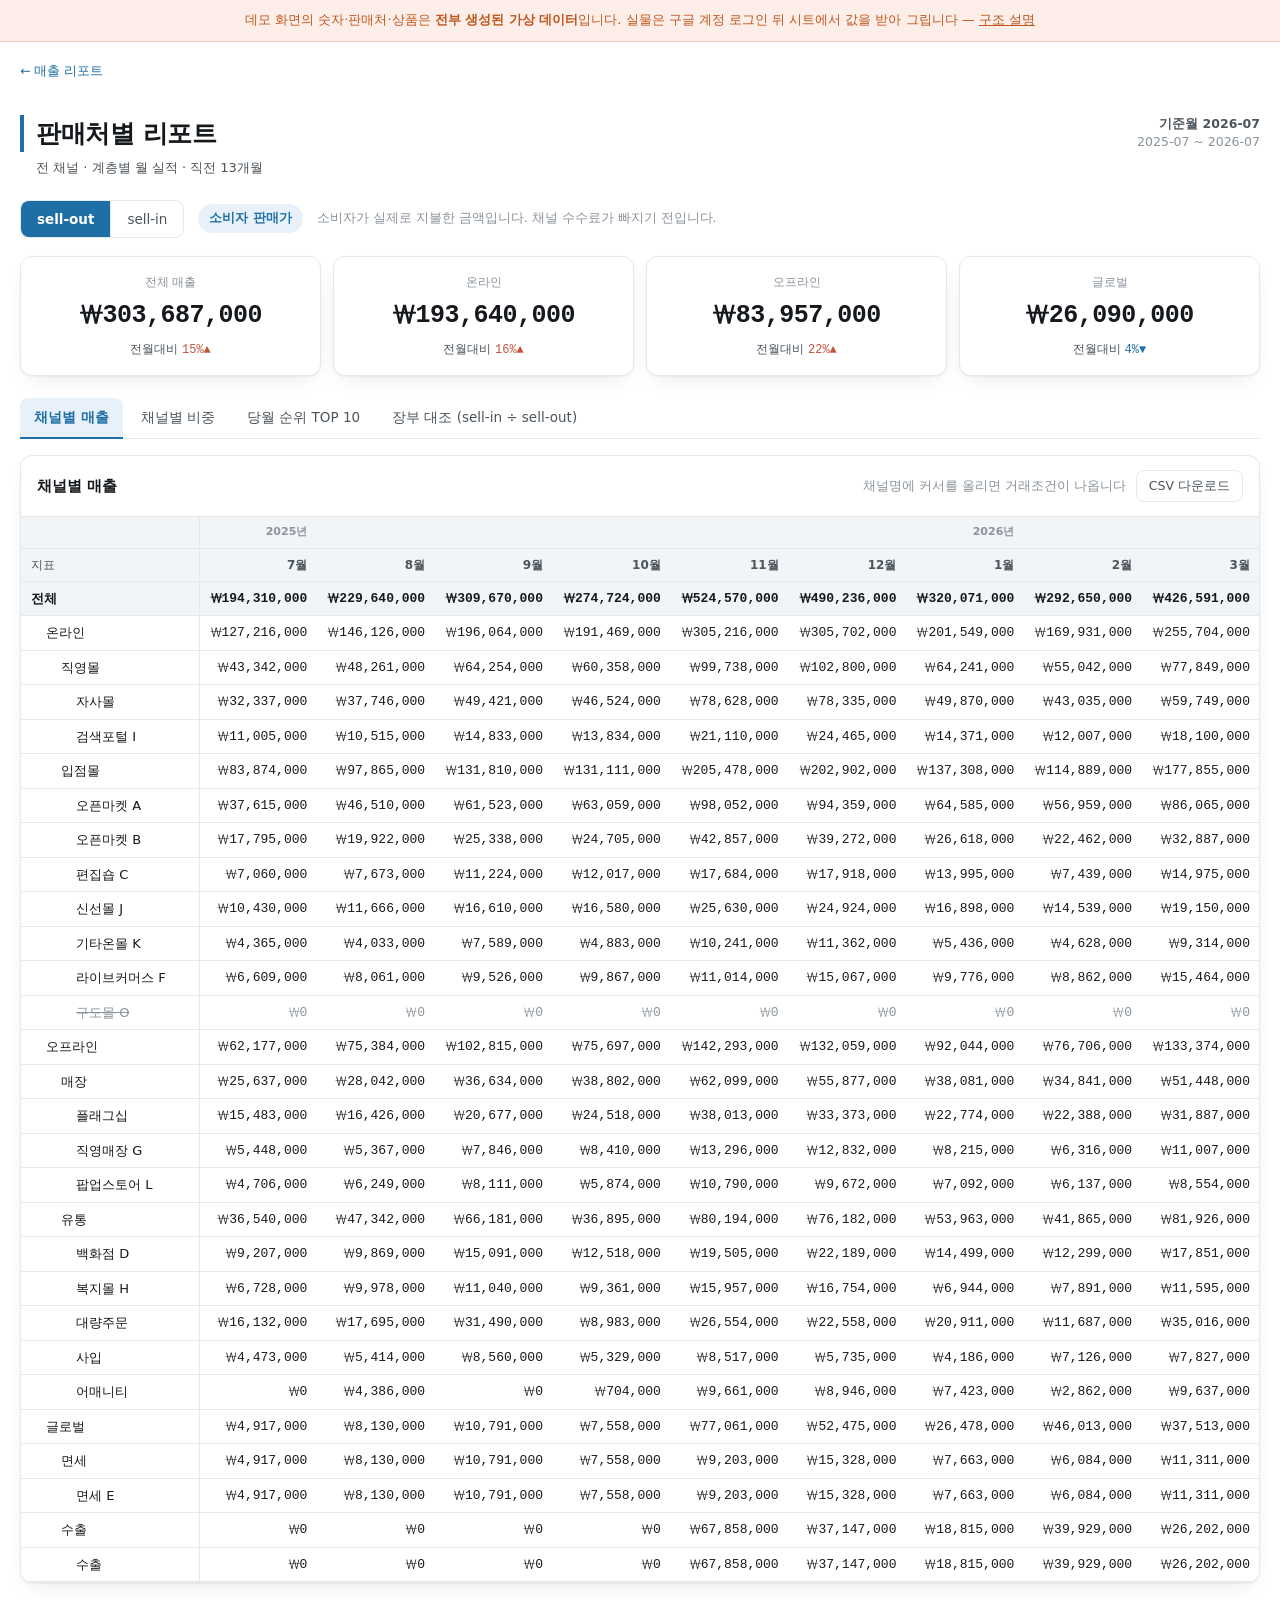
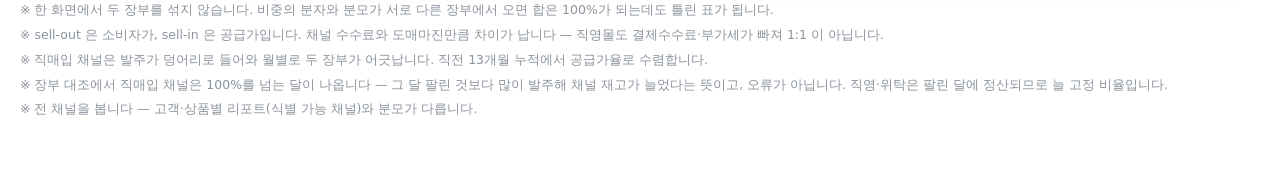
==== channel/index.html @ 38dd36fe "Add the channel report with both ledgers The sales figure a channel report shows depends on which bo" ====
<!DOCTYPE html>
<html lang="ko">
<head>
<meta charset="UTF-8">
<meta name="viewport" content="width=device-width, initial-scale=1">
<title>판매처별 리포트 — 데모</title>
<link rel="stylesheet" href="../shared/tokens.css">
<link rel="stylesheet" href="../shared/report.css">
<script src="../data/channel.js"></script>
<script src="../shared/report.js"></script>
</head>
<body>

<div class="notice">
  데모 화면의 숫자·판매처·상품은 <b>전부 생성된 가상 데이터</b>입니다.
  실물은 구글 계정 로그인 뒤 시트에서 값을 받아 그립니다 —
  <a href="https://github.com/B-works-hub/sales-reports-demo#readme">구조 설명</a>
</div>

<div class="wrap">
  <div class="crumb"><a href="../">← 매출 리포트</a></div>

  <div class="head">
    <div>
      <h1>판매처별 리포트</h1>
      <p class="sub">전 채널 · 계층별 월 실적 · 직전 13개월</p>
    </div>
    <div class="meta">
      <b id="meta-base"></b>
      <span id="meta-window"></span>
    </div>
  </div>

  <div class="book">
    <div class="seg" id="seg" role="group" aria-label="장부 선택"></div>
    <span class="book-badge" id="badge"></span>
    <span class="book-note" id="book-note"></span>
  </div>

  <div class="kpis" id="kpis"></div>

  <div class="tabs" id="tabs" role="tablist"></div>

  <div class="panel">
    <div class="panel-head">
      <h2 id="panel-title"></h2>
      <div style="display:flex;gap:10px;align-items:center;flex-wrap:wrap">
        <span class="hint">채널명에 커서를 올리면 거래조건이 나옵니다</span>
        <button class="btn" id="csv" type="button">CSV 다운로드</button>
      </div>
    </div>
    <div class="scroller" id="scroller"></div>
  </div>

  <div class="notes" id="notes"></div>
</div>

<script>
(function () {
  'use strict';
  var D = CHANNEL_DATA;
  var R = Report;

  document.getElementById('meta-base').textContent = '기준월 ' + D.base;
  document.getElementById('meta-window').textContent =
    D.months[0].key + ' ~ ' + D.months[D.months.length - 1].key;

  var seg = document.getElementById('seg');
  var badge = document.getElementById('badge');
  var bookNote = document.getElementById('book-note');
  var tabs = document.getElementById('tabs');
  var scroller = document.getElementById('scroller');
  var title = document.getElementById('panel-title');
  var kpiBox = document.getElementById('kpis');
  var notesBox = document.getElementById('notes');

  var cur = { book: null, sections: null, sec: null };

  /* 장부 대조는 두 장부를 나란히 놓고 보는 표라 어느 한쪽에 속하지
     않습니다. 토글과 무관하게 항상 마지막 탭으로 붙입니다. */
  function sectionsFor(bookKey) {
    return D.ledgers[bookKey].sections.concat([D.reconcile]);
  }

  function findRow(sections, secKey, name) {
    for (var s = 0; s < sections.length; s++) {
      if (sections[s].key !== secKey) continue;
      for (var r = 0; r < sections[s].rows.length; r++) {
        if (sections[s].rows[r].name === name) return sections[s].rows[r];
      }
    }
    return null;
  }

  function renderKpis(bookKey, sections) {
    kpiBox.innerHTML = '';
    var specs = [
      ['amount', '전체',       '전체 매출'],
      ['amount', '온라인',     '온라인'],
      ['amount', '오프라인',   '오프라인'],
      ['amount', '글로벌',     '글로벌']
    ];
    for (var k = 0; k < specs.length; k++) {
      var row = findRow(sections, specs[k][0], specs[k][1]);
      if (!row) continue;
      var card = R.el('div', 'kpi');
      card.appendChild(R.el('div', 'label', specs[k][2]));
      card.appendChild(R.el('div', 'value num',
                            R.fmt(row.values[row.values.length - 1], row.kind)));
      var foot = R.el('div', 'foot');
      foot.appendChild(R.el('span', '', '전월대비 '));
      foot.appendChild(R.el('span', 'num ' + R.dirClass(row.mom_growth),
                            R.fmtGrowth(row.mom_growth, row.kind)));
      card.appendChild(foot);
      kpiBox.appendChild(card);
    }
  }

  function renderNotes(sec) {
    notesBox.innerHTML = '';
    for (var i = 0; i < D.notes.length; i++) {
      notesBox.appendChild(R.el('p', '', '※ ' + D.notes[i]));
    }
  }

  function showSection(key, push) {
    var sections = cur.sections, sec = null, i;
    for (i = 0; i < sections.length; i++) {
      if (sections[i].key === key) sec = sections[i];
    }
    if (!sec) sec = sections[0];
    cur.sec = sec;

    title.textContent = sec.label;
    scroller.innerHTML = '';
    scroller.appendChild(R.renderMatrix(sec, D.months));

    var btns = tabs.querySelectorAll('button');
    for (i = 0; i < btns.length; i++) {
      btns[i].setAttribute('aria-selected', btns[i].dataset.key === sec.key ? 'true' : 'false');
    }
    if (push) R.writeState('sec', sec.key);
    renderNotes(sec);
  }

  function showBook(bookKey, push) {
    if (!D.ledgers[bookKey]) bookKey = D.ledger_order[0];
    var led = D.ledgers[bookKey];
    cur.book = bookKey;
    cur.sections = sectionsFor(bookKey);

    badge.textContent = led.badge;
    bookNote.textContent = led.note;

    var sbtns = seg.querySelectorAll('button');
    for (var i = 0; i < sbtns.length; i++) {
      sbtns[i].setAttribute('aria-pressed', sbtns[i].dataset.key === bookKey ? 'true' : 'false');
    }

    tabs.innerHTML = '';
    for (var t = 0; t < cur.sections.length; t++) {
      (function (sec) {
        var b = R.el('button', '', sec.label);
        b.type = 'button';
        b.dataset.key = sec.key;
        b.setAttribute('role', 'tab');
        b.onclick = function () { showSection(sec.key, true); };
        tabs.appendChild(b);
      })(cur.sections[t]);
    }

    renderKpis(bookKey, cur.sections);
    if (push) R.writeState('book', bookKey);
    showSection(R.readState('sec', cur.sections[0].key), false);
  }

  for (var b = 0; b < D.ledger_order.length; b++) {
    (function (key) {
      var btn = R.el('button', '', D.ledgers[key].label);
      btn.type = 'button';
      btn.dataset.key = key;
      btn.onclick = function () { showBook(key, true); };
      seg.appendChild(btn);
    })(D.ledger_order[b]);
  }

  document.getElementById('csv').onclick = function () {
    R.download('판매처별리포트_' + cur.book + '_' + cur.sec.key + '_' + D.base + '.csv',
               R.toCsv(cur.sec, D.months));
  };

  showBook(R.readState('book', D.ledger_order[0]), false);
})();
</script>

</body>
</html>
---- shared/tokens.css ----
/* 디자인 토큰 — daily/index.html 의 토큰 체계를 그대로 옮긴 것입니다.
 * 월간 리포트 5종이 공유합니다. daily 는 자기 인라인 스타일을 그대로 쓰므로
 * 이 파일을 고쳐도 일일 대시보드는 바뀌지 않습니다. */
:root {
  color-scheme: light;
  --plane:        #ffffff;
  --surface:      #ffffff;
  --surface-2:    #f2f5f7;
  --ink:          #15191d;
  --ink-2:        #4c545c;
  --ink-muted:    #8b939c;
  --hairline:     #e6e9eb;
  --border:       rgba(15,23,32,0.10);
  --accent:       #1d6fa5;
  --accent-soft:  #e8f1fa;
  --good:         #0ca30c;
  --serious:      #c1543a;
  --up:           #c1543a;   /* 국내 관행 : 상승 적색 */
  --down:         #1d6fa5;   /*            하락 청색 */
  --neg:          #c1543a;   /* 마이너스 금액 */
  --memo:         #e07a1f;   /* 메모 표시 주황 */
  --noteflo-bg:   #fdeeea;   /* 한 줄 코멘트 : 연한 붉은 배경 */
  --noteflo-bd:   #f3c6ba;
  --noteflo-ink:  #c0561a;   /* 진한 주황 */
  --today-hl:     #f2f542;   /* TODAY 형광 노랑 */
  /* 하이라이트 농도. 다크에서는 밴드가 안쪽 막대 색을 덮어 판매처 구분이
     흐려지므로 더 묽게 깝니다. */
  --today-hl-op:  .5;
  --today-bd:     #e8690b;   /* 당일 행 테두리 : 메모 주황보다 한 톤 진하게 */
  /* 열별 색 스케일의 가장 진한 단계. 농도는 알파로만 조절해
     글자가 흰색으로 바뀔 만큼 어두워지지 않습니다. */
  --scale-rgb:    122, 179, 230;
  /* 판매처 색 — 설정 탭의 판매처 순서와 1:1 고정입니다 (첫 줄이 c1).
     앞 몇 자리는 지정 브랜드 색이고, 인접 구간이 색각 이상에서 구분되도록
     명도 계단으로 배치했습니다. 순서를 바꾸면 이 검증이 깨집니다. */
  --c1:#1B6B3A;   /* 진한 초록 */
  --c2:#4E9A1F;   /* 연두 */
  --c3:#F7C500;   /* 노랑 */
  --c4:#B5457B;
  --c5:#1A1A1A;   /* 검정 */
  --c6:#9A5F2B;
  --c7:#2A78D6;
  --c8:#C0392B;
  --c9:#5C5FBF;
  --c10:#DE5F2A;
  --c11:#008B7A;
  --c12:#7B3FA0;
  --c13:#0288A7;
  --c14:#6D7C1F;
  --c15:#D14A8F;
  --c-other:#8b939c;   /* 설정에 없는 판매처 */
  --shadow: 0 1px 2px rgba(15,23,32,.05), 0 8px 24px -12px rgba(15,23,32,.16);
}
@media (prefers-color-scheme: dark) {
  :root:where(:not([data-theme="light"])) {
    color-scheme: dark;
    --plane:#14171a; --surface:#1c2024; --surface-2:#23282d;
    --ink:#f2f4f6; --ink-2:#c1c8ce; --ink-muted:#8b939c;
    --hairline:#2c3237; --border:rgba(255,255,255,0.10);
    --accent:#3e8cc4; --accent-soft:#1c2a3d;
    --good:#0ca30c; --serious:#c96a50;
    --up:#c96a50; --down:#3e8cc4; --neg:#e8877a; --memo:#f0a04b;
    --noteflo-bg:#3b211b; --noteflo-bd:#5d3529; --noteflo-ink:#f0a86b;
    --today-hl:#d8dc22; --today-hl-op:.26; --scale-rgb:122, 179, 230; --today-bd:#ff9d4d;
    /* c5 의 검정은 어두운 배경에서 묻히므로 흰색으로 반전됩니다 */
    --c1:#0C7B46;  --c2:#5CA51E;  --c3:#E8B900;  --c4:#D46A9C;  --c5:#D8D8D8;
    --c6:#B7823F;  --c7:#3987E5;  --c8:#E06A5A;  --c9:#8286E0;  --c10:#D66E45;
    --c11:#26A69A; --c12:#8B5BB5; --c13:#3AA8C4; --c14:#8A9930; --c15:#DA649F;
    --c-other:#8b939c;
    --shadow: 0 1px 2px rgba(0,0,0,.4), 0 8px 24px -12px rgba(0,0,0,.6);
  }
}
:root[data-theme="dark"] {
  color-scheme: dark;
  --plane:#14171a; --surface:#1c2024; --surface-2:#23282d;
  --ink:#f2f4f6; --ink-2:#c1c8ce; --ink-muted:#8b939c;
  --hairline:#2c3237; --border:rgba(255,255,255,0.10);
  --accent:#3e8cc4; --accent-soft:#1c2a3d;
  --good:#0ca30c; --serious:#c96a50;
  --up:#c96a50; --down:#3e8cc4; --neg:#e8877a; --memo:#f0a04b;
  --noteflo-bg:#3b211b; --noteflo-bd:#5d3529; --noteflo-ink:#f0a86b;
  --today-hl:#d8dc22; --today-hl-op:.26; --scale-rgb:122, 179, 230; --today-bd:#ff9d4d;
  --c1:#0C7B46;  --c2:#5CA51E;  --c3:#E8B900;  --c4:#D46A9C;  --c5:#D8D8D8;
  --c6:#B7823F;  --c7:#3987E5;  --c8:#E06A5A;  --c9:#8286E0;  --c10:#D66E45;
  --c11:#26A69A; --c12:#8B5BB5; --c13:#3AA8C4; --c14:#8A9930; --c15:#DA649F;
  --c-other:#8b939c;
  --shadow: 0 1px 2px rgba(0,0,0,.4), 0 8px 24px -12px rgba(0,0,0,.6);
}
---- shared/report.css ----
/* 월간 리포트 공통 — KPI 카드 · 13개월 매트릭스 · 증감 표기 · 각주
 *
 * 리포트 5종이 같은 표를 씁니다. 표 하나가 19열(지표 + 13개월 + 월평균 +
 * 전월대비 2 + 전년동월대비 2)이라 좁은 화면에서는 가로로 흐르고, 지표명
 * 열만 고정됩니다. 페이지 본문 자체는 절대 가로로 밀리지 않습니다.
 */

* { box-sizing: border-box; }
html, body { margin: 0; padding: 0; }
body {
  background: var(--plane); color: var(--ink);
  font-family: -apple-system, BlinkMacSystemFont, "Segoe UI", "Malgun Gothic",
               "맑은 고딕", "Apple SD Gothic Neo", system-ui, sans-serif;
  font-size: 14px; line-height: 1.5; -webkit-font-smoothing: antialiased;
}
.num { font-family: ui-monospace, "Cascadia Mono", "SF Mono", Consolas, monospace;
       font-variant-numeric: tabular-nums; }

.wrap { max-width: 1440px; margin: 0 auto;
        padding-block: 0 56px; padding-left: 20px; padding-right: 20px; }

/* ── 상단 고지 ─────────────────────────────────────────────────── */
.notice {
  background: var(--noteflo-bg); border-bottom: 1px solid var(--noteflo-bd);
  color: var(--noteflo-ink); text-align: center;
  padding: 10px 20px; font-size: 13px; line-height: 1.6;
}
.notice a { color: inherit; }

/* ── 머리 ──────────────────────────────────────────────────────── */
.head { display: flex; justify-content: space-between; align-items: flex-start;
        gap: 20px; flex-wrap: wrap; padding: 34px 0 18px; }
.head h1 { margin: 0 0 6px; font-size: 25px; letter-spacing: -.4px;
           border-left: 4px solid var(--accent); padding-left: 12px; }
.head .sub { margin: 0; padding-left: 16px; color: var(--ink-2); font-size: 13px; }
.head .meta { text-align: right; font-size: 12.5px; color: var(--ink-muted); }
.head .meta b { display: block; color: var(--ink-2); font-weight: 700; }
.crumb { font-size: 12.5px; color: var(--ink-muted); padding-top: 20px; }
.crumb a { color: var(--accent); text-decoration: none; }
.crumb a:hover { text-decoration: underline; }

/* ── KPI 카드 ──────────────────────────────────────────────────── */
.kpis { display: grid; gap: 12px; margin: 4px 0 22px;
        grid-template-columns: repeat(auto-fit, minmax(212px, 1fr)); }
.kpi { background: var(--surface); border: 1px solid var(--hairline);
       border-radius: 12px; padding: 16px 18px; box-shadow: var(--shadow);
       text-align: center; }
.kpi .label { font-size: 12px; color: var(--ink-muted); margin-bottom: 6px; }
.kpi .value { font-size: 25px; font-weight: 700; letter-spacing: -.5px; }
.kpi .foot  { font-size: 12px; color: var(--ink-2); margin-top: 6px; }

/* ── 섹션 탭 ───────────────────────────────────────────────────── */
.tabs { display: flex; gap: 4px; flex-wrap: wrap;
        border-bottom: 1px solid var(--hairline); margin-bottom: 16px; }
.tabs button {
  appearance: none; background: none; border: 0; border-bottom: 2px solid transparent;
  color: var(--ink-2); font: inherit; font-size: 13.5px; padding: 9px 14px;
  cursor: pointer; border-radius: 8px 8px 0 0; margin-bottom: -1px;
}
.tabs button:hover { background: var(--surface-2); color: var(--ink); }
.tabs button[aria-selected="true"] {
  color: var(--accent); border-bottom-color: var(--accent);
  background: var(--accent-soft); font-weight: 700;
}
.tabs button:focus-visible { outline: 2px solid var(--accent); outline-offset: -2px; }

/* ── 매트릭스 표 ───────────────────────────────────────────────── */
.panel { background: var(--surface); border: 1px solid var(--hairline);
         border-radius: 12px; box-shadow: var(--shadow); overflow: hidden; }
.panel-head { display: flex; justify-content: space-between; align-items: center;
              gap: 12px; flex-wrap: wrap; padding: 14px 16px;
              border-bottom: 1px solid var(--hairline); }
.panel-head h2 { margin: 0; font-size: 15px; }
.panel-head .hint { font-size: 12.5px; color: var(--ink-muted); }

.scroller { overflow-x: auto; }
table { border-collapse: collapse; width: 100%; font-size: 13px; }
th, td { padding: 7px 10px; text-align: right; white-space: nowrap;
         border-bottom: 1px solid var(--hairline); }
thead th { position: sticky; top: 0; background: var(--surface-2);
           color: var(--ink-2); font-weight: 700; font-size: 12px; z-index: 2; }
thead tr.years th { font-size: 11px; color: var(--ink-muted); }

/* 지표명 열 고정 */
th.metric, td.metric {
  position: sticky; left: 0; z-index: 1; text-align: left;
  background: var(--surface); min-width: 178px; font-weight: 400;
  border-right: 1px solid var(--hairline);
}
thead th.metric { z-index: 3; background: var(--surface-2); }
tbody tr:hover td { background: var(--accent-soft); }
tbody tr:hover .metric { background: var(--accent-soft); }

td.cur { font-weight: 700; }
th.cur, td.cur { background: var(--surface-2); }
tbody tr:hover td.cur { background: var(--accent-soft); }
td.avg, th.avg { border-left: 1px solid var(--border); }
td.cmp, th.cmp { color: var(--ink-2); }
th.grp { text-align: center; border-left: 1px solid var(--border);
         font-size: 11px; letter-spacing: .03em; }

tr.is-ratio .metric { padding-left: 22px; color: var(--ink-2); font-size: 12.5px;
                      font-weight: 400; }
tr.is-ratio td { color: var(--ink-2); }
tr.is-total td, tr.is-total .metric { font-weight: 700; background: var(--surface-2); }

.up   { color: var(--up); }
.down { color: var(--down); }
.flat { color: var(--ink-muted); }
.nil  { color: var(--ink-muted); }

/* 각주 */
.notes { margin-top: 18px; font-size: 12.5px; color: var(--ink-muted); }
.notes p { margin: 0 0 6px; }
.notes dl { margin: 12px 0 0; display: grid; gap: 4px 14px;
            grid-template-columns: max-content 1fr; }
.notes dt { color: var(--ink-2); font-weight: 700; }
.notes dd { margin: 0; }

/* 계층 · 비활성 채널 */
tr.is-inactive .metric { color: var(--ink-muted); text-decoration: line-through; }
tr.is-inactive td { color: var(--ink-muted); }

/* 장부 토글 — 두 장부를 한 화면에서 섞지 않는다는 걸 눈에 보이게 합니다. */
.seg { display: inline-flex; border: 1px solid var(--hairline);
       border-radius: 9px; overflow: hidden; background: var(--surface); }
.seg button { appearance: none; background: none; border: 0; font: inherit;
              font-size: 13.5px; padding: 8px 16px; cursor: pointer;
              color: var(--ink-2); }
.seg button + button { border-left: 1px solid var(--hairline); }
.seg button:hover { background: var(--surface-2); color: var(--ink); }
.seg button[aria-pressed="true"] { background: var(--accent); color: #fff; font-weight: 700; }
.seg button:focus-visible { outline: 2px solid var(--accent); outline-offset: -2px; }

.book { display: flex; gap: 14px; align-items: center; flex-wrap: wrap;
        margin: 4px 0 18px; }
.book-badge { font-size: 12.5px; padding: 5px 11px; border-radius: 999px;
              background: var(--accent-soft); color: var(--accent); font-weight: 700; }
.book-note { font-size: 12.5px; color: var(--ink-muted); max-width: 60ch; }

/* 버튼 */
.btn { appearance: none; background: var(--surface); color: var(--ink-2);
       border: 1px solid var(--hairline); border-radius: 8px;
       font: inherit; font-size: 12.5px; padding: 6px 12px; cursor: pointer; }
.btn:hover { border-color: var(--accent); color: var(--accent); }
.btn:focus-visible { outline: 2px solid var(--accent); outline-offset: 2px; }

@media (max-width: 640px) {
  .head { padding-top: 22px; }
  .head h1 { font-size: 21px; }
  .kpi .value { font-size: 21px; }
  th.metric, td.metric { min-width: 138px; }
}
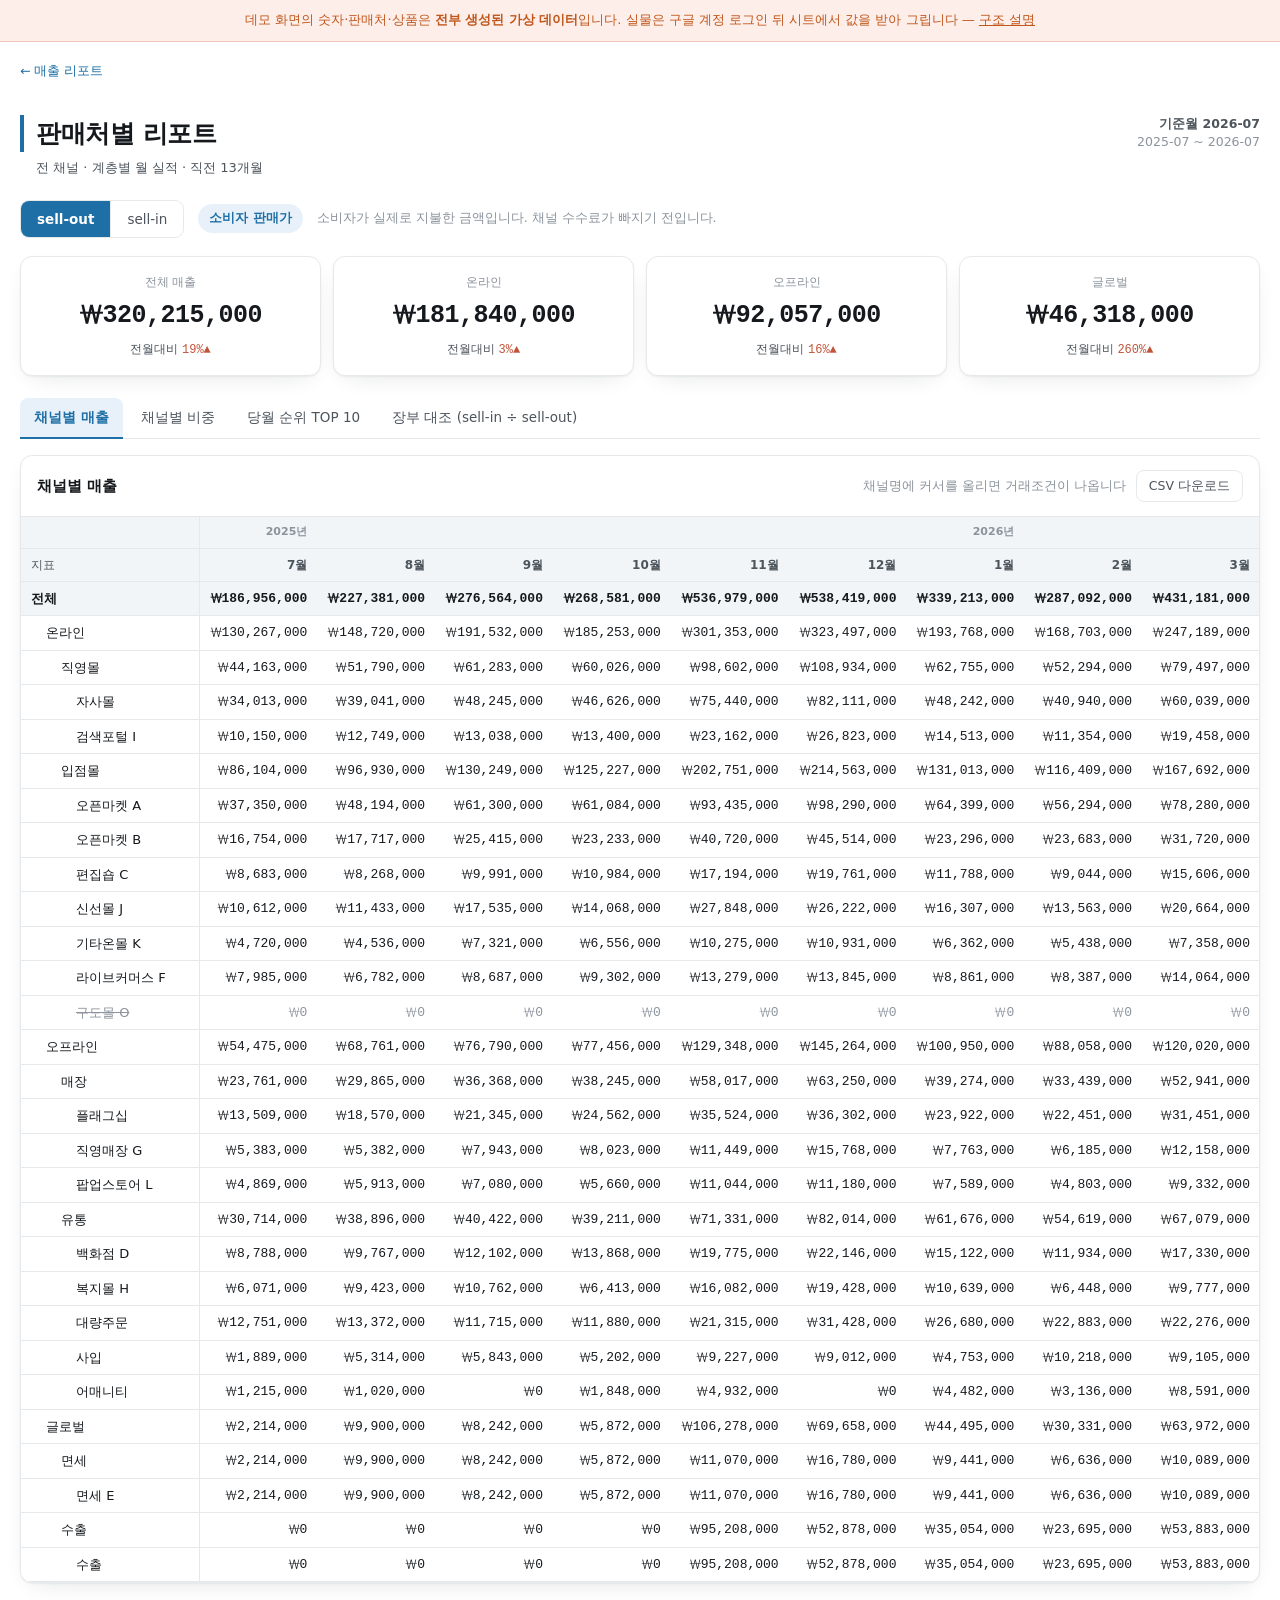
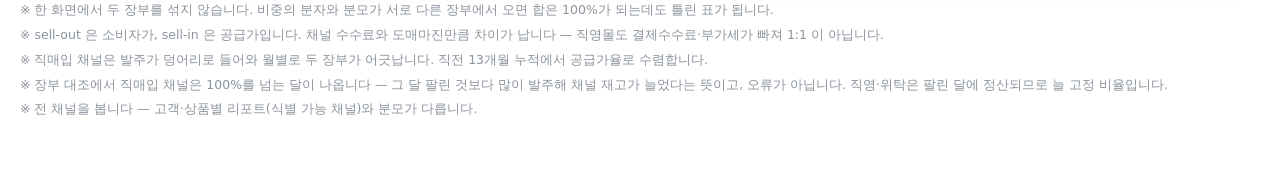
==== commit 0d927a71: "Track CSV downloads with Amplitude Load the Amplitude browser SDK from its CDN on every page (US reg" ====
--- a/channel/index.html
+++ b/channel/index.html
@@ -4,6 +4,14 @@
 <meta charset="UTF-8">
 <meta name="viewport" content="width=device-width, initial-scale=1">
 <title>판매처별 리포트 — 데모</title>
+<script src="https://cdn.amplitude.com/script/8dab0aad4ec8f11bcbf079ea4565fcca.js"></script>
+<script>
+  window.amplitude.add(window.sessionReplay.plugin({ sampleRate: 1, serverZone: 'US' }));
+  window.amplitude.init('8dab0aad4ec8f11bcbf079ea4565fcca', {
+    serverZone: 'US',
+    autocapture: true,
+  });
+</script>
 <link rel="stylesheet" href="../shared/tokens.css">
 <link rel="stylesheet" href="../shared/report.css">
 <script src="../data/channel.js"></script>
@@ -14,7 +22,7 @@
 <div class="notice">
   데모 화면의 숫자·판매처·상품은 <b>전부 생성된 가상 데이터</b>입니다.
   실물은 구글 계정 로그인 뒤 시트에서 값을 받아 그립니다 —
-  <a href="https://github.com/B-works-hub/sales-reports-demo#readme">구조 설명</a>
+  <a href="https://github.com/B-works-hub/sales-dashboard-demo#readme">구조 설명</a>
 </div>
 
 <div class="wrap">
--- a/shared/tokens.css
+++ b/shared/tokens.css
@@ -30,6 +30,13 @@
   /* 열별 색 스케일의 가장 진한 단계. 농도는 알파로만 조절해
      글자가 흰색으로 바뀔 만큼 어두워지지 않습니다. */
   --scale-rgb:    122, 179, 230;
+  /* 히트맵 농담의 알파 범위.
+     아래를 0 에서 떼어 '작지만 있음' 이 보이게 하고, 위를 끊어 글자 대비를
+     지킵니다. 다크에서는 어두운 표면에 밝은 파랑을 얹는 방향이라 같은
+     알파에서 칸이 훨씬 밝아집니다 — 0.62 로 두면 흰 글자 대비가 3.87:1 로
+     떨어집니다(WCAG 최소 4.5:1). 다크는 따로 정합니다. */
+  --heat-a0: .06;
+  --heat-a1: .62;
   /* 판매처 색 — 설정 탭의 판매처 순서와 1:1 고정입니다 (첫 줄이 c1).
      앞 몇 자리는 지정 브랜드 색이고, 인접 구간이 색각 이상에서 구분되도록
      명도 계단으로 배치했습니다. 순서를 바꾸면 이 검증이 깨집니다. */
@@ -62,6 +69,7 @@
     --up:#c96a50; --down:#3e8cc4; --neg:#e8877a; --memo:#f0a04b;
     --noteflo-bg:#3b211b; --noteflo-bd:#5d3529; --noteflo-ink:#f0a86b;
     --today-hl:#d8dc22; --today-hl-op:.26; --scale-rgb:122, 179, 230; --today-bd:#ff9d4d;
+    --heat-a0: .08; --heat-a1: .40;
     /* c5 의 검정은 어두운 배경에서 묻히므로 흰색으로 반전됩니다 */
     --c1:#0C7B46;  --c2:#5CA51E;  --c3:#E8B900;  --c4:#D46A9C;  --c5:#D8D8D8;
     --c6:#B7823F;  --c7:#3987E5;  --c8:#E06A5A;  --c9:#8286E0;  --c10:#D66E45;
@@ -80,6 +88,7 @@
   --up:#c96a50; --down:#3e8cc4; --neg:#e8877a; --memo:#f0a04b;
   --noteflo-bg:#3b211b; --noteflo-bd:#5d3529; --noteflo-ink:#f0a86b;
   --today-hl:#d8dc22; --today-hl-op:.26; --scale-rgb:122, 179, 230; --today-bd:#ff9d4d;
+  --heat-a0: .08; --heat-a1: .40;
   --c1:#0C7B46;  --c2:#5CA51E;  --c3:#E8B900;  --c4:#D46A9C;  --c5:#D8D8D8;
   --c6:#B7823F;  --c7:#3987E5;  --c8:#E06A5A;  --c9:#8286E0;  --c10:#D66E45;
   --c11:#26A69A; --c12:#8B5BB5; --c13:#3AA8C4; --c14:#8A9930; --c15:#DA649F;
--- a/shared/report.css
+++ b/shared/report.css
@@ -131,12 +131,34 @@
 .seg button:hover { background: var(--surface-2); color: var(--ink); }
 .seg button[aria-pressed="true"] { background: var(--accent); color: #fff; font-weight: 700; }
 .seg button:focus-visible { outline: 2px solid var(--accent); outline-offset: -2px; }
+.seg button:disabled { color: var(--ink-muted); cursor: not-allowed; opacity: .5; }
+.seg button:disabled:hover { background: none; color: var(--ink-muted); }
 
 .book { display: flex; gap: 14px; align-items: center; flex-wrap: wrap;
         margin: 4px 0 18px; }
 .book-badge { font-size: 12.5px; padding: 5px 11px; border-radius: 999px;
               background: var(--accent-soft); color: var(--accent); font-weight: 700; }
 .book-note { font-size: 12.5px; color: var(--ink-muted); max-width: 60ch; }
+
+/* 교차 히트맵 — 농담은 한 색상의 밝기 한 단계입니다(무지개 아님).
+   셀에는 0~1 값(--t)만 들어오고 알파 범위는 테마가 정합니다. */
+table.heat td.cell { min-width: 68px; }
+table.heat td.cell.on, .heat-sw {
+  background: rgba(var(--scale-rgb),
+    calc(var(--heat-a0) + (var(--heat-a1) - var(--heat-a0)) * var(--t, 0)));
+}
+table.heat thead th.grp { border-left: 1px solid var(--border); }
+.heat-legend { display: flex; align-items: center; gap: 8px;
+               font-size: 12px; color: var(--ink-muted); }
+.heat-bar { display: inline-flex; border: 1px solid var(--hairline);
+            border-radius: 4px; overflow: hidden; }
+.heat-sw { width: 22px; height: 12px; display: block; }
+
+/* 축 선택 줄 — 측정·기간 토글 두 개가 나란히 섭니다. */
+.axes { display: flex; gap: 20px; align-items: flex-end; flex-wrap: wrap;
+        margin: 4px 0 18px; }
+.axes .axis-label { display: block; font-size: 12px; color: var(--ink-muted);
+                    margin-bottom: 4px; }
 
 /* 버튼 */
 .btn { appearance: none; background: var(--surface); color: var(--ink-2);
@@ -151,3 +173,71 @@
   .kpi .value { font-size: 21px; }
   th.metric, td.metric { min-width: 138px; }
 }
+
+/* ── 원본 시트 표 (품목별 판매 현황) ─────────────────────────────────
+   240열짜리 표입니다. 열을 줄이는 대신 **머리 4줄을 전부 고정**하고
+   품목 열을 왼쪽에 붙여, 가로로 아무리 밀어도 '어느 품목의 어느 기간
+   어느 채널인가' 가 화면에 남게 합니다.
+
+   머리줄마다 top 을 따로 줍니다 — thead 는 통째로 고정되지 않습니다. */
+table.wide { width: auto; font-size: 12px; }
+table.wide th, table.wide td { padding: 4px 8px; height: 25px; }
+table.wide thead th { z-index: 2; }
+table.wide thead tr.h1 th { top: 0; }
+table.wide thead tr.h2 th { top: 25px; }
+table.wide thead tr.h3 th { top: 50px; }
+table.wide thead tr.h4 th { top: 75px; }
+table.wide thead tr.h1 th { font-size: 12px; letter-spacing: .06em;
+                            border-left: 1px solid var(--border); }
+table.wide thead tr.h2 th { border-left: 1px solid var(--border); }
+table.wide thead tr.h3 th { font-size: 11px; font-weight: 400; color: var(--ink-2); }
+table.wide thead tr.h4 th { font-size: 10px; font-weight: 400;
+                            letter-spacing: .04em; }
+table.wide thead th.metric { z-index: 4; }
+/* shr 은 값이지 장식이 아닙니다 — 11px 에 --ink-muted 를 쓰면 밝은 테마의
+   surface-2 위에서 2.8:1 로 떨어집니다. 작게만 두고 색은 본문 계열로. */
+table.wide td.shr, table.wide th.sub { color: var(--ink-2); }
+table.wide td.shr { font-size: 11px; }
+table.wide td.cur { background: var(--surface-2); font-weight: 700; }
+table.wide tbody tr:hover td.cur { background: var(--accent-soft); }
+table.wide th.grp.cur, table.wide th.sub.cur { background: var(--surface-2); }
+/* 거래 종료 채널. 창 안에 값이 남아 있는 열이므로(2025 누계는 종료 전
+   달을 포함합니다) 흐리게 지우지 않고, 머리에만 취소선을 답니다. */
+table.wide thead th.off > span { text-decoration: line-through;
+                                 text-decoration-color: var(--ink-muted); }
+table.wide th.metric, table.wide td.metric { min-width: 232px; z-index: 3; }
+
+/* 계층 — 굵기 대신 들여쓰기로 보입니다. */
+table.wide tbody tr.lv0 th.metric { font-weight: 700; }
+table.wide tbody tr.lv1 th.metric { font-weight: 700; }
+table.wide tbody tr.lv2 th.metric { font-weight: 600; }
+table.wide tbody tr.lv3 th.metric { color: var(--ink-2); font-style: italic; }
+table.wide tbody tr.lv4 th.metric { color: var(--ink-2); font-weight: 400; }
+table.wide tbody tr.lv0 td, table.wide tbody tr.lv1 td { font-weight: 700; }
+table.wide tbody tr.is-total td, table.wide tbody tr.is-total th.metric {
+  background: var(--surface-2);
+}
+table.wide tbody tr.is-det.lv0 th.metric { border-top: 2px solid var(--border); }
+table.wide tbody tr.is-det.lv0 td { border-top: 2px solid var(--border); }
+
+/* 펼침 삼각형 */
+.tw { appearance: none; background: none; border: 0; cursor: pointer;
+      color: var(--ink-muted); font: inherit; font-size: 10px;
+      width: 16px; padding: 0; margin-right: 4px; line-height: 1; }
+.tw:hover { color: var(--accent); }
+.tw:focus-visible { outline: 2px solid var(--accent); outline-offset: 1px; }
+.tw-none { display: inline-block; width: 16px; margin-right: 4px; }
+
+/* 보기 토글 줄 */
+.opts { display: flex; gap: 8px; align-items: center; flex-wrap: wrap;
+        margin: 4px 0 16px; }
+.opts .btn[aria-pressed="true"] { background: var(--accent); color: #fff;
+                                  border-color: var(--accent); font-weight: 700; }
+
+/* 100열 넘게 이어지는 그룹 라벨은 칸 가운데가 아니라 왼쪽에 붙여 둡니다.
+   가운데 두면 가로로 민 순간 '지금 수량인가 금액인가' 가 사라집니다. */
+table.wide thead th.grp { text-align: left; }
+table.wide thead th.grp > span.stick {
+  position: sticky; left: 244px; display: inline-block;
+}
+table.wide thead tr.h3 th.grp, table.wide thead tr.h4 th { text-align: center; }
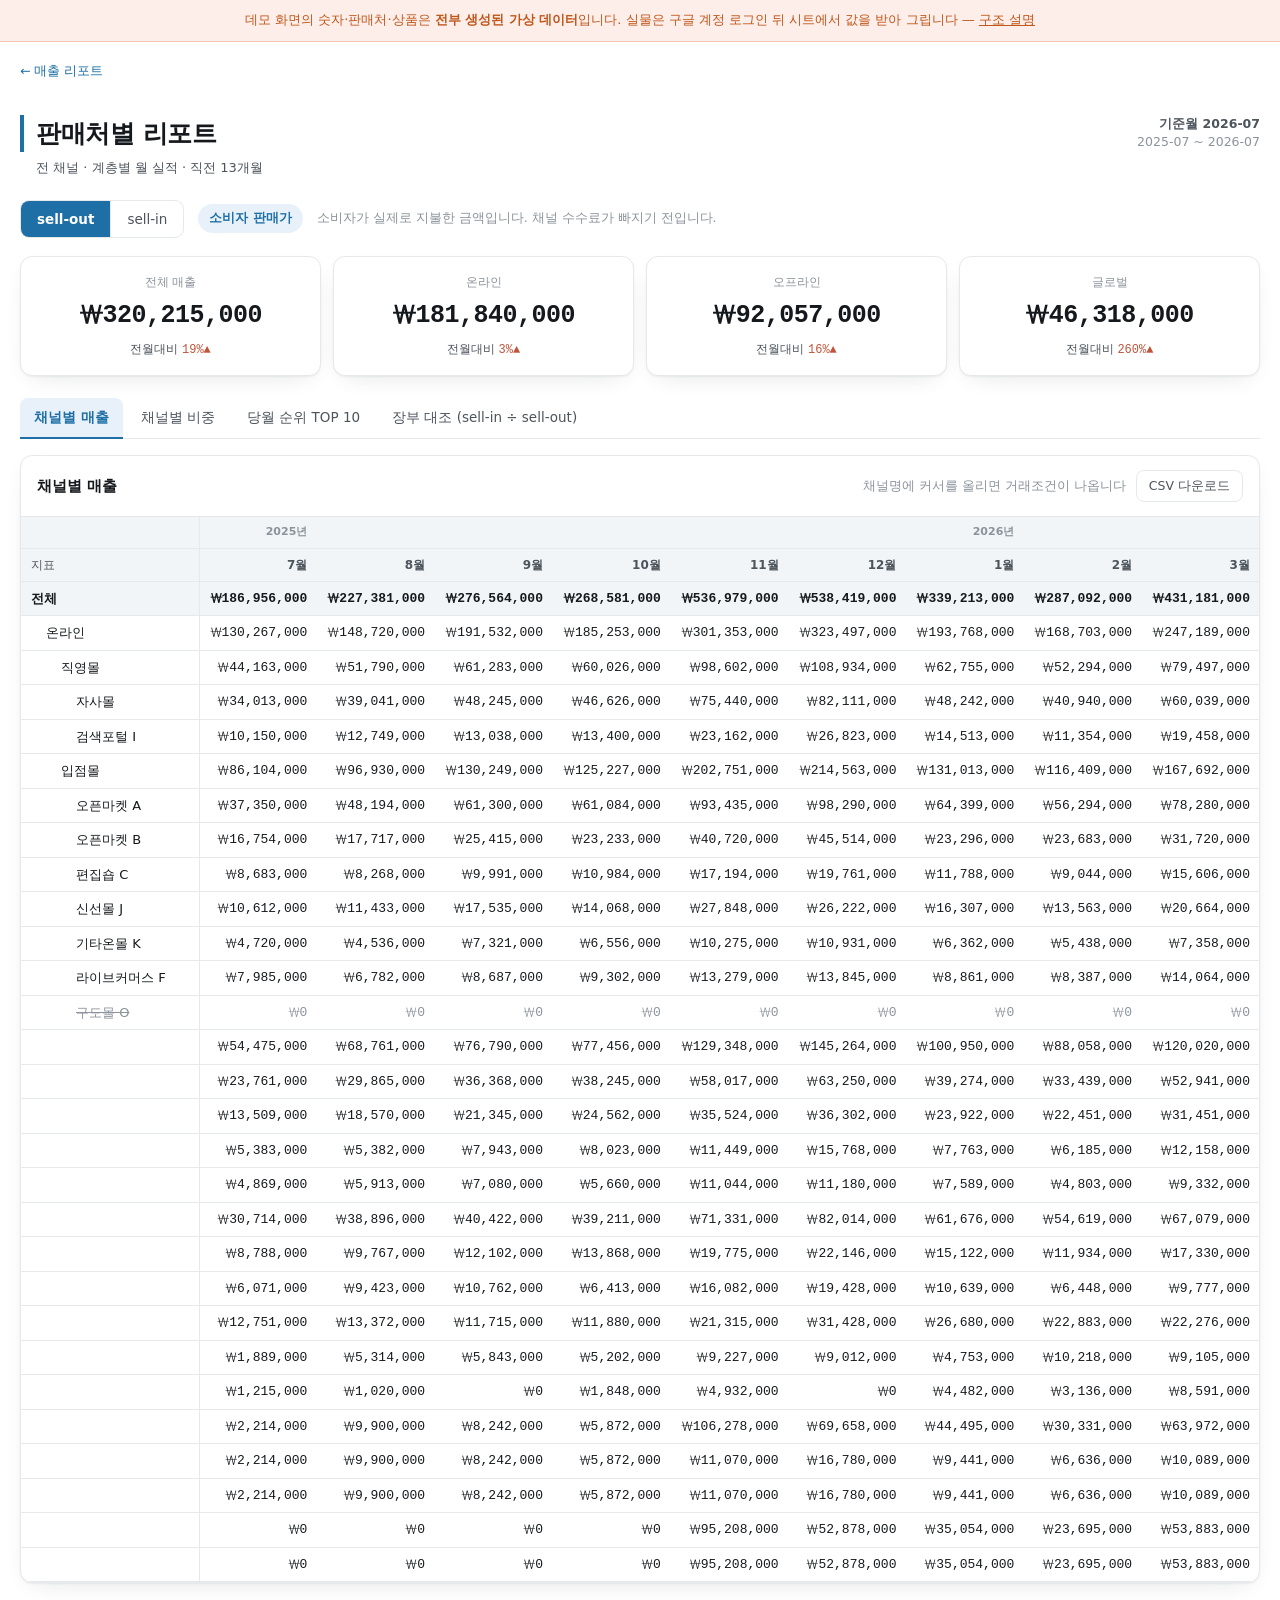
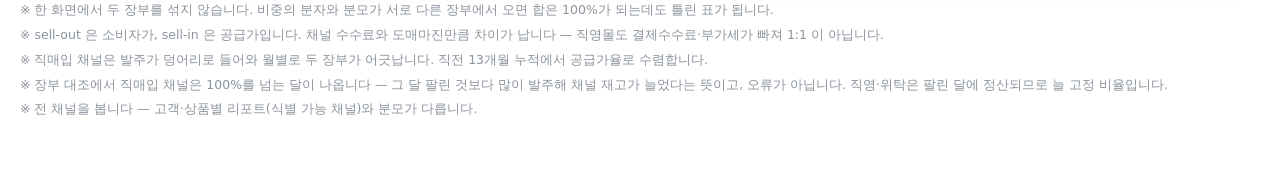
==== commit d878382b: "Load the analytics-only Amplitude SDK so replay can't switch on The per-key loader (cdn.amplitude.co" ====
--- a/channel/index.html
+++ b/channel/index.html
@@ -4,9 +4,12 @@
 <meta charset="UTF-8">
 <meta name="viewport" content="width=device-width, initial-scale=1">
 <title>판매처별 리포트 — 데모</title>
-<script src="https://cdn.amplitude.com/script/8dab0aad4ec8f11bcbf079ea4565fcca.js"></script>
+<!-- 분석 전용 SDK. 프로젝트 키 로더(cdn.amplitude.com/script/<키>.js)는 원격 설정을 보고
+     세션 리플레이를 스스로 붙이므로 쓰지 않습니다 — 공개 데모 방문자를 녹화하지 않기 위해. -->
+<script src="https://cdn.amplitude.com/libs/analytics-browser-2.42.4-min.js.gz"
+        integrity="sha384-lKBFu+lrE+l3rHaNqttqd3e3ga1kwCKyeO1JiVVq2NlrrkHTdt8SobN3bqqLSKSw"
+        crossorigin="anonymous"></script>
 <script>
-  window.amplitude.add(window.sessionReplay.plugin({ sampleRate: 1, serverZone: 'US' }));
   window.amplitude.init('8dab0aad4ec8f11bcbf079ea4565fcca', {
     serverZone: 'US',
     autocapture: true,
